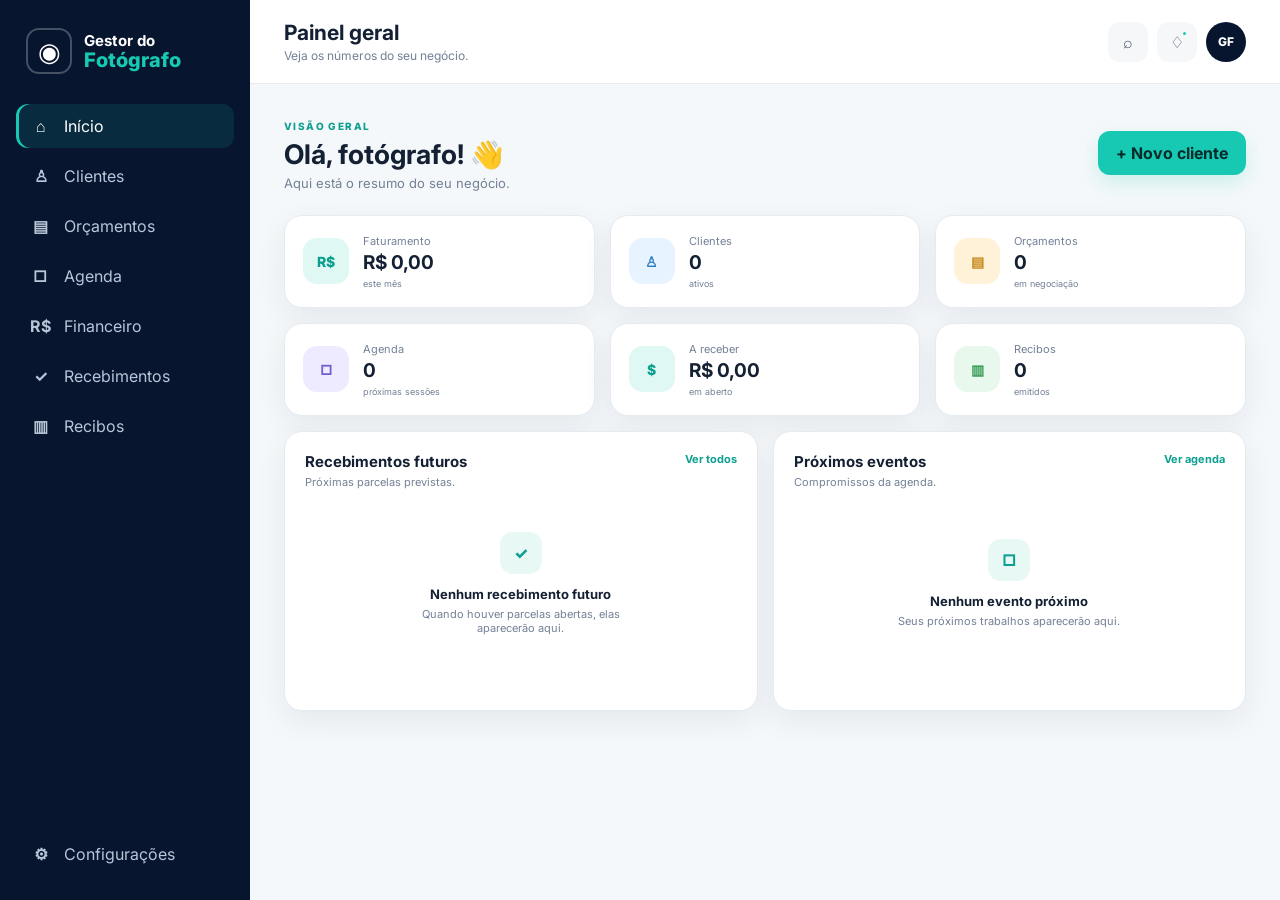
==== index.html @ f4ae9aac "Add files via upload" ====
<!DOCTYPE html>
<html lang="pt-BR">
<head>
  <meta charset="UTF-8">
  <meta name="viewport" content="width=device-width, initial-scale=1.0">
  <meta name="theme-color" content="#07152f">
  <title>Gestor do Fotógrafo</title>
  <link rel="preconnect" href="https://fonts.googleapis.com">
  <link rel="preconnect" href="https://fonts.gstatic.com" crossorigin>
  <link href="https://fonts.googleapis.com/css2?family=Inter:wght@400;500;600;700;800&display=swap" rel="stylesheet">
  <link rel="stylesheet" href="./css/style.css">
</head>
<body>
  <div id="app">
    <aside class="sidebar">
      <div class="brand">
        <div class="brand-mark">◉</div>
        <div>
          <strong>Gestor do</strong>
          <span>Fotógrafo</span>
        </div>
      </div>

      <nav class="nav">
        <button class="nav-item active" data-view="dashboard"><span>⌂</span> Início</button>
        <button class="nav-item" data-view="clientes"><span>♙</span> Clientes</button>
        <button class="nav-item" data-view="orcamentos"><span>▤</span> Orçamentos</button>
        <button class="nav-item" data-view="agenda"><span>□</span> Agenda</button>
        <button class="nav-item" data-view="financeiro"><span>R$</span> Financeiro</button>
        <button class="nav-item" data-view="recebimentos"><span>✓</span> Recebimentos</button>
        <button class="nav-item" data-view="recibos"><span>▥</span> Recibos</button>
      </nav>

      <div class="sidebar-footer">
        <button class="nav-item" data-view="configuracoes"><span>⚙</span> Configurações</button>
      </div>
    </aside>

    <main class="main">
      <header class="topbar">
        <button id="mobileMenu" class="icon-button" aria-label="Abrir menu">☰</button>
        <div>
          <h1 id="pageTitle">Painel geral</h1>
          <p id="pageSubtitle">Veja os números do seu negócio.</p>
        </div>
        <div class="top-actions">
          <button class="icon-button">⌕</button>
          <button class="icon-button notification">♢<i></i></button>
          <div class="avatar">GF</div>
        </div>
      </header>

      <section id="view-dashboard" class="view active-view">
        <div class="welcome">
          <div>
            <span class="eyebrow">VISÃO GERAL</span>
            <h2>Olá, fotógrafo! 👋</h2>
            <p>Aqui está o resumo do seu negócio.</p>
          </div>
          <button class="primary-button" data-view="clientes">+ Novo cliente</button>
        </div>

        <div class="stats-grid">
          <article class="stat-card">
            <div class="stat-icon revenue">R$</div>
            <div><span>Faturamento</span><strong id="statFaturamento">R$ 0,00</strong><small>este mês</small></div>
          </article>
          <article class="stat-card">
            <div class="stat-icon clients">♙</div>
            <div><span>Clientes</span><strong id="statClientes">0</strong><small>ativos</small></div>
          </article>
          <article class="stat-card">
            <div class="stat-icon quotes">▤</div>
            <div><span>Orçamentos</span><strong id="statOrcamentos">0</strong><small>em negociação</small></div>
          </article>
          <article class="stat-card">
            <div class="stat-icon agenda">□</div>
            <div><span>Agenda</span><strong id="statAgenda">0</strong><small>próximas sessões</small></div>
          </article>
          <article class="stat-card">
            <div class="stat-icon receive">$</div>
            <div><span>A receber</span><strong id="statReceber">R$ 0,00</strong><small>em aberto</small></div>
          </article>
          <article class="stat-card">
            <div class="stat-icon receipts">▥</div>
            <div><span>Recibos</span><strong id="statRecibos">0</strong><small>emitidos</small></div>
          </article>
        </div>

        <div class="content-grid">
          <section class="panel">
            <div class="panel-header">
              <div>
                <h3>Recebimentos futuros</h3>
                <p>Próximas parcelas previstas.</p>
              </div>
              <button class="link-button" data-view="recebimentos">Ver todos</button>
            </div>
            <div id="futurePayments" class="list-empty">
              <div class="empty-icon">✓</div>
              <strong>Nenhum recebimento futuro</strong>
              <span>Quando houver parcelas abertas, elas aparecerão aqui.</span>
            </div>
          </section>

          <section class="panel">
            <div class="panel-header">
              <div>
                <h3>Próximos eventos</h3>
                <p>Compromissos da agenda.</p>
              </div>
              <button class="link-button" data-view="agenda">Ver agenda</button>
            </div>
            <div id="upcomingEvents" class="list-empty">
              <div class="empty-icon">□</div>
              <strong>Nenhum evento próximo</strong>
              <span>Seus próximos trabalhos aparecerão aqui.</span>
            </div>
          </section>
        </div>
      </section>

      <section id="view-placeholder" class="view">
        <div class="page-placeholder">
          <div class="placeholder-icon">✦</div>
          <h2 id="placeholderTitle">Módulo</h2>
          <p>Esta área está preparada para a próxima etapa do sistema.</p>
          <button class="secondary-button" data-view="dashboard">Voltar ao painel</button>
        </div>
      </section>
    </main>

    <nav class="bottom-nav">
      <button class="nav-item active" data-view="dashboard"><span>⌂</span><small>Início</small></button>
      <button class="nav-item" data-view="clientes"><span>♙</span><small>Clientes</small></button>
      <button class="nav-item" data-view="agenda"><span>□</span><small>Agenda</small></button>
      <button class="add-button" data-view="clientes">+</button>
      <button class="nav-item" data-view="financeiro"><span>R$</span><small>Financeiro</small></button>
      <button class="nav-item" data-view="recebimentos"><span>✓</span><small>Receber</small></button>
    </nav>
  </div>

  <script src="./js/api.js"></script>
  <script src="./js/app.js"></script>
</body>
</html>
---- css/style.css ----
:root{
  --navy:#07152f;
  --navy-2:#0d2142;
  --teal:#17c9b2;
  --teal-dark:#0e9f90;
  --bg:#f5f8fa;
  --surface:#ffffff;
  --text:#142033;
  --muted:#748096;
  --line:#e6ebf0;
  --success:#19b89f;
  --shadow:0 10px 30px rgba(13,33,66,.07);
  --radius:18px;
}
*{box-sizing:border-box;margin:0;padding:0}
html{scroll-behavior:smooth}
body{
  font-family:Inter,Arial,sans-serif;
  background:var(--bg);
  color:var(--text);
  min-height:100vh;
}
button{font:inherit;border:0;cursor:pointer}
#app{min-height:100vh;display:flex}
.sidebar{
  width:250px;flex:none;background:var(--navy);color:#fff;
  padding:24px 16px;display:flex;flex-direction:column;
  position:fixed;inset:0 auto 0 0;z-index:30;
}
.brand{display:flex;align-items:center;gap:12px;padding:4px 10px 30px}
.brand-mark{
  width:46px;height:46px;border:2px solid rgba(255,255,255,.25);
  border-radius:13px;display:grid;place-items:center;font-size:26px;
}
.brand strong{display:block;font-size:15px;font-weight:700}
.brand span{display:block;color:var(--teal);font-size:20px;font-weight:800;line-height:1.05}
.nav{display:grid;gap:6px}
.nav-item{
  width:100%;display:flex;align-items:center;gap:12px;padding:12px 13px;
  border-radius:12px;background:transparent;color:#b9c6d8;text-align:left;
  transition:.18s ease;
}
.nav-item span{width:23px;text-align:center;font-weight:700}
.nav-item:hover,.nav-item.active{background:rgba(23,201,178,.12);color:#fff}
.nav-item.active{box-shadow:inset 3px 0 0 var(--teal)}
.sidebar-footer{margin-top:auto}
.main{margin-left:250px;width:calc(100% - 250px);min-width:0}
.topbar{
  min-height:84px;background:#fff;border-bottom:1px solid var(--line);
  padding:18px 34px;display:flex;align-items:center;gap:18px;
  position:sticky;top:0;z-index:20;
}
.topbar h1{font-size:21px}.topbar p{font-size:12px;color:var(--muted);margin-top:3px}
.top-actions{margin-left:auto;display:flex;align-items:center;gap:9px}
.icon-button{
  width:40px;height:40px;border-radius:12px;background:#f5f7f9;color:#4b586c;
  position:relative
}
.notification i{
  position:absolute;width:7px;height:7px;border-radius:50%;background:var(--teal);
  right:9px;top:8px;border:2px solid #f5f7f9;
}
.avatar{width:40px;height:40px;border-radius:50%;display:grid;place-items:center;background:var(--navy);color:#fff;font-size:12px;font-weight:800}
#mobileMenu{display:none}
.view{display:none;padding:30px 34px 100px}
.active-view{display:block}
.welcome{display:flex;align-items:center;justify-content:space-between;gap:20px;margin-bottom:24px}
.eyebrow{font-size:10px;letter-spacing:1.4px;color:var(--teal-dark);font-weight:800}
.welcome h2{font-size:27px;margin:4px 0}.welcome p{font-size:13px;color:var(--muted)}
.primary-button,.secondary-button{
  padding:12px 18px;border-radius:12px;font-weight:700;
}
.primary-button{background:var(--teal);color:#062b2a;box-shadow:0 8px 20px rgba(23,201,178,.18)}
.secondary-button{background:#eef3f5;color:var(--text)}
.stats-grid{display:grid;grid-template-columns:repeat(3,1fr);gap:15px}
.stat-card{
  background:var(--surface);border:1px solid var(--line);border-radius:var(--radius);
  padding:18px;display:flex;align-items:center;gap:14px;box-shadow:var(--shadow)
}
.stat-icon{
  width:46px;height:46px;border-radius:14px;display:grid;place-items:center;
  font-size:14px;font-weight:800;flex:none
}
.revenue,.receive{background:#dff8f4;color:#0b9e8d}.clients{background:#e7f3ff;color:#2d7bc2}
.quotes{background:#fff2d9;color:#c58716}.agenda{background:#eeeaff;color:#7060ce}
.receipts{background:#e8f8ec;color:#329a52}
.stat-card span{display:block;color:var(--muted);font-size:11px;margin-bottom:5px}
.stat-card strong{display:block;font-size:19px;line-height:1.1}
.stat-card small{display:block;color:var(--muted);font-size:9px;margin-top:4px}
.content-grid{display:grid;grid-template-columns:1fr 1fr;gap:15px;margin-top:15px}
.panel{background:#fff;border:1px solid var(--line);border-radius:var(--radius);padding:20px;min-height:280px;box-shadow:var(--shadow)}
.panel-header{display:flex;align-items:flex-start;justify-content:space-between;gap:15px}
.panel h3{font-size:15px}.panel p{font-size:11px;color:var(--muted);margin-top:4px}
.link-button{background:none;color:var(--teal-dark);font-size:11px;font-weight:700}
.list-empty{min-height:190px;display:flex;align-items:center;justify-content:center;flex-direction:column;text-align:center;color:var(--muted);gap:5px}
.list-empty strong{color:var(--text);font-size:13px}.list-empty span{font-size:11px;max-width:250px}
.empty-icon,.placeholder-icon{
  width:42px;height:42px;border-radius:13px;background:#e8f8f5;color:var(--teal-dark);
  display:grid;place-items:center;font-weight:800;margin-bottom:7px
}
.page-placeholder{
  min-height:60vh;background:#fff;border:1px solid var(--line);border-radius:22px;
  display:flex;align-items:center;justify-content:center;flex-direction:column;text-align:center;
  padding:40px;box-shadow:var(--shadow)
}
.placeholder-icon{width:58px;height:58px;font-size:24px}.page-placeholder h2{margin:5px 0 8px}
.page-placeholder p{color:var(--muted);font-size:13px;margin-bottom:20px}
.bottom-nav{display:none}

@media(max-width:900px){
  .sidebar{width:220px}
  .main{margin-left:220px;width:calc(100% - 220px)}
  .stats-grid{grid-template-columns:repeat(2,1fr)}
  .content-grid{grid-template-columns:1fr}
}
@media(max-width:680px){
  .sidebar{transform:translateX(-100%);transition:.2s ease;box-shadow:10px 0 30px rgba(0,0,0,.15)}
  body.menu-open .sidebar{transform:translateX(0)}
  .main{margin-left:0;width:100%;padding-bottom:72px}
  .topbar{padding:14px 16px;min-height:70px}
  #mobileMenu{display:block}
  .top-actions .icon-button:first-child{display:none}
  .view{padding:22px 16px 30px}
  .welcome{align-items:flex-start;flex-direction:column}
  .welcome h2{font-size:23px}
  .primary-button{width:100%}
  .stats-grid{grid-template-columns:1fr 1fr;gap:10px}
  .stat-card{padding:13px;gap:10px;border-radius:15px}
  .stat-icon{width:38px;height:38px;border-radius:11px}
  .stat-card strong{font-size:15px}
  .stat-card span{font-size:9px}
  .content-grid{margin-top:10px}
  .panel{padding:16px;min-height:250px}
  .bottom-nav{
    display:flex;position:fixed;z-index:40;left:0;right:0;bottom:0;height:68px;
    background:#fff;border-top:1px solid var(--line);align-items:center;justify-content:space-around;
    box-shadow:0 -5px 20px rgba(0,0,0,.06)
  }
  .bottom-nav .nav-item{width:auto;display:flex;flex-direction:column;gap:2px;padding:5px 8px;color:#8a95a6;text-align:center}
  .bottom-nav .nav-item.active{box-shadow:none;color:var(--teal-dark)}
  .bottom-nav .nav-item span{width:auto;font-size:17px}.bottom-nav small{font-size:8px}
  .add-button{
    width:48px;height:48px;border-radius:50%;background:var(--teal);color:#063a35;
    font-size:28px;box-shadow:0 7px 18px rgba(23,201,178,.3);margin-top:-24px
  }
}
@media(max-width:390px){
  .stats-grid{grid-template-columns:1fr}
}
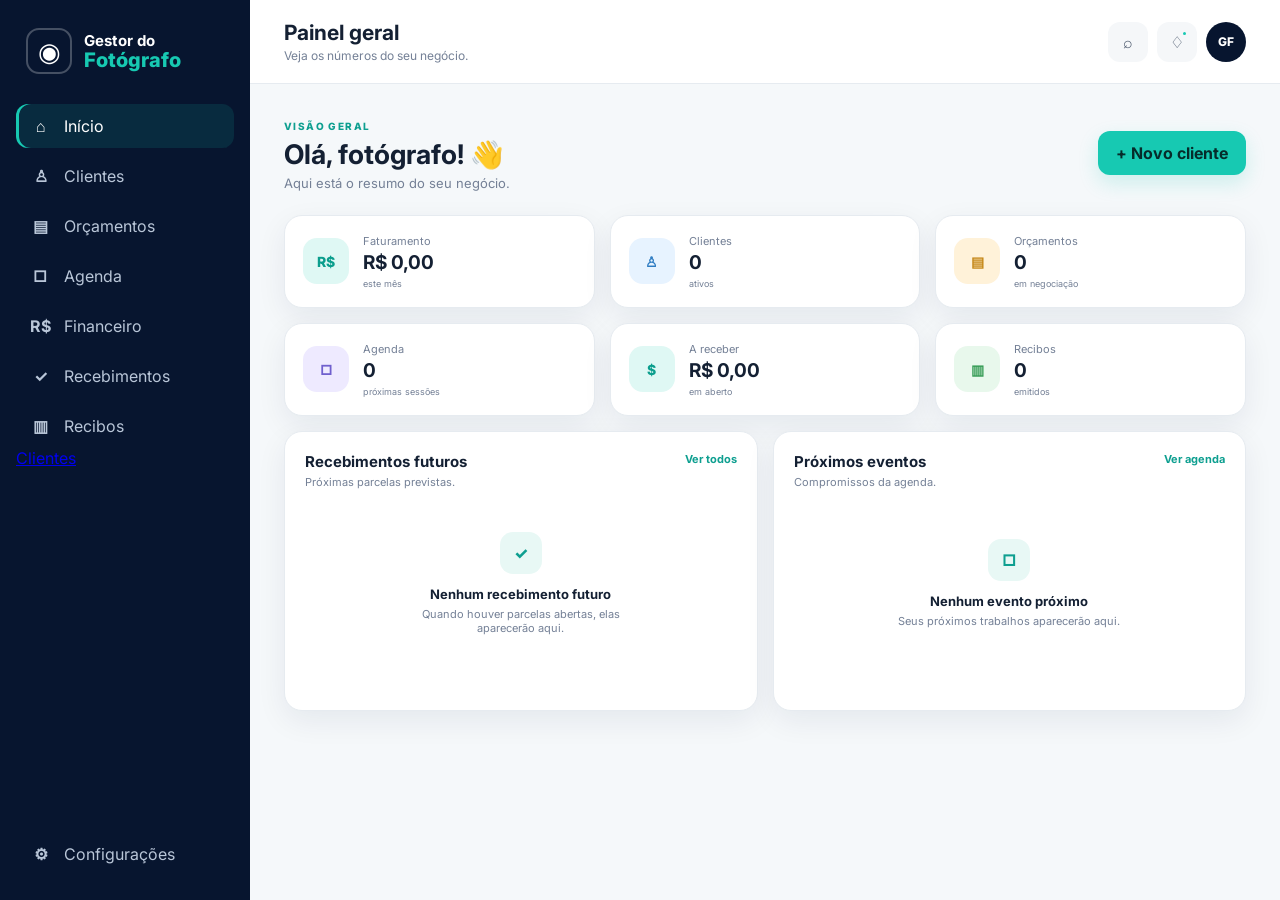
==== commit 0e58214e: "Add files via upload" ====
--- a/index.html
+++ b/index.html
@@ -30,6 +30,10 @@
         <button class="nav-item" data-view="recebimentos"><span>✓</span> Recebimentos</button>
         <button class="nav-item" data-view="recibos"><span>▥</span> Recibos</button>
       </nav>
+
+      <a href="pages/clientes.html">
+          Clientes
+      </a>
 
       <div class="sidebar-footer">
         <button class="nav-item" data-view="configuracoes"><span>⚙</span> Configurações</button>
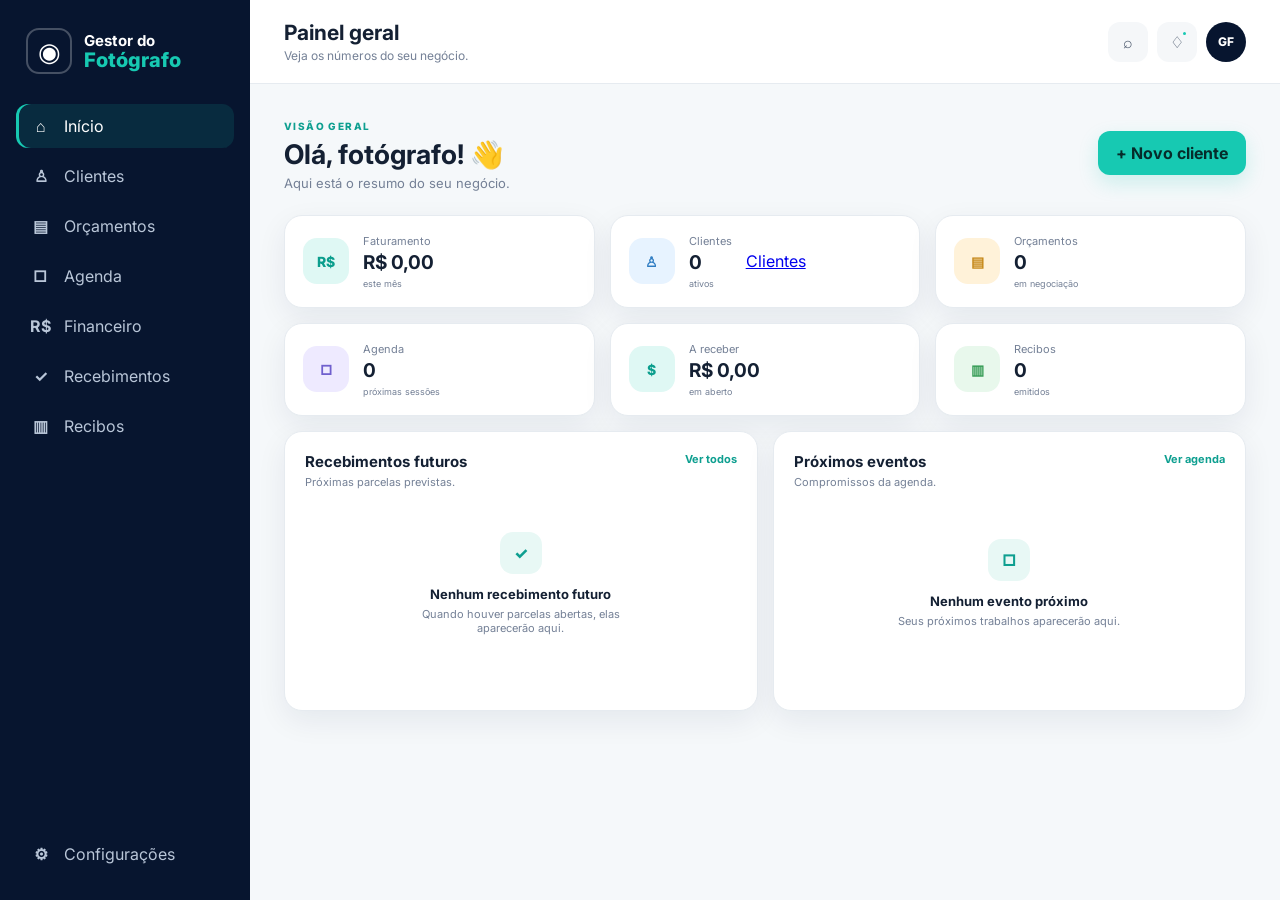
==== commit 81d08d78: "Add files via upload" ====
--- a/index.html
+++ b/index.html
@@ -30,10 +30,6 @@
         <button class="nav-item" data-view="recebimentos"><span>✓</span> Recebimentos</button>
         <button class="nav-item" data-view="recibos"><span>▥</span> Recibos</button>
       </nav>
-
-      <a href="pages/clientes.html">
-          Clientes
-      </a>
 
       <div class="sidebar-footer">
         <button class="nav-item" data-view="configuracoes"><span>⚙</span> Configurações</button>
@@ -71,7 +67,7 @@
           </article>
           <article class="stat-card">
             <div class="stat-icon clients">♙</div>
-            <div><span>Clientes</span><strong id="statClientes">0</strong><small>ativos</small></div>
+            <div><span>Clientes</span><strong id="statClientes">0</strong><small>ativos</small></div><a href="pages/clientes.html">Clientes</a>
           </article>
           <article class="stat-card">
             <div class="stat-icon quotes">▤</div>
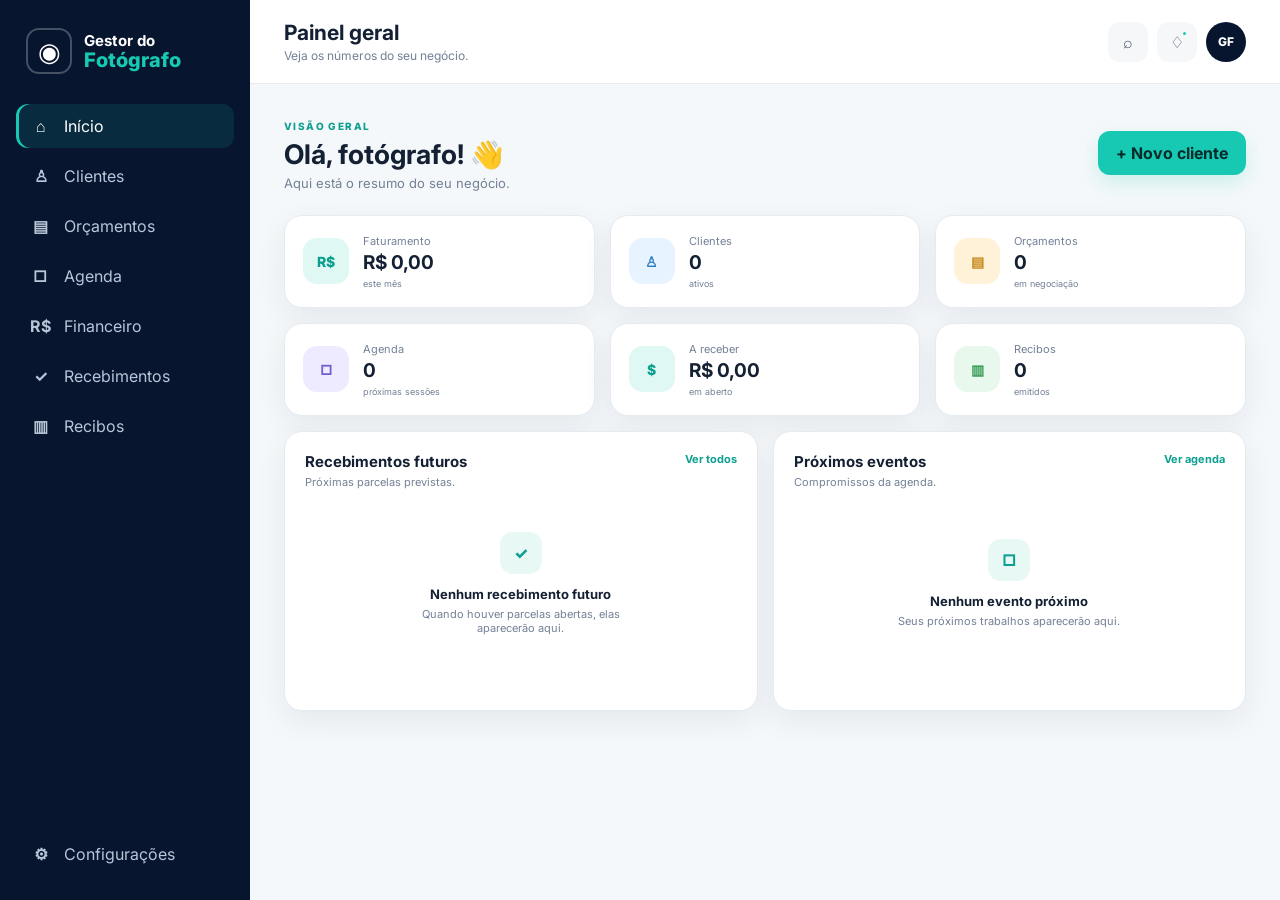
==== commit 1d8be60d: "Add files via upload" ====
--- a/index.html
+++ b/index.html
@@ -9,6 +9,7 @@
   <link rel="preconnect" href="https://fonts.gstatic.com" crossorigin>
   <link href="https://fonts.googleapis.com/css2?family=Inter:wght@400;500;600;700;800&display=swap" rel="stylesheet">
   <link rel="stylesheet" href="./css/style.css">
+  <link rel="stylesheet" href="./css/clientes.css">
 </head>
 <body>
   <div id="app">
@@ -67,7 +68,7 @@
           </article>
           <article class="stat-card">
             <div class="stat-icon clients">♙</div>
-            <div><span>Clientes</span><strong id="statClientes">0</strong><small>ativos</small></div><a href="pages/clientes.html">Clientes</a>
+            <div><span>Clientes</span><strong id="statClientes">0</strong><small>ativos</small></div>
           </article>
           <article class="stat-card">
             <div class="stat-icon quotes">▤</div>
@@ -120,14 +121,26 @@
         </div>
       </section>
 
-      <section id="view-placeholder" class="view">
-        <div class="page-placeholder">
-          <div class="placeholder-icon">✦</div>
-          <h2 id="placeholderTitle">Módulo</h2>
-          <p>Esta área está preparada para a próxima etapa do sistema.</p>
-          <button class="secondary-button" data-view="dashboard">Voltar ao painel</button>
-        </div>
+      <section id="view-clientes" class="view">
+          <div class="clientes-container">
+              <div class="clientes-header">
+                  <h2>Clientes</h2>
+                  <button
+                      class="primary-button"
+                      id="novoCliente"
+                  >
+                      + Novo cliente
+                  </button>
+              </div>
+              <input
+                  type="text"
+                  id="pesquisaCliente"
+                  placeholder="Pesquisar cliente..."
+              >
+              <div id="listaClientes"></div>
+          </div>          
       </section>
+
     </main>
 
     <nav class="bottom-nav">
--- a/css/clientes.css
+++ b/css/clientes.css
@@ -0,0 +1,57 @@
+.clientes-container {
+
+  padding: 10px;
+
+}
+
+.clientes-header {
+
+  display: flex;
+
+  justify-content: space-between;
+
+  align-items: center;
+
+  margin-bottom: 20px;
+
+}
+
+#pesquisaCliente {
+
+  width: 100%;
+
+  padding: 14px;
+
+  border: 1px solid #e6ebf0;
+
+  border-radius: 12px;
+
+  margin-bottom: 20px;
+
+}
+
+.cliente-card {
+
+  background: white;
+
+  padding: 20px;
+
+  border: 1px solid #e6ebf0;
+
+  border-radius: 18px;
+
+  margin-bottom: 15px;
+
+}
+
+.cliente-card h3 {
+
+  margin-bottom: 10px;
+
+}
+
+.cliente-card p {
+
+  margin-bottom: 5px;
+
+}
